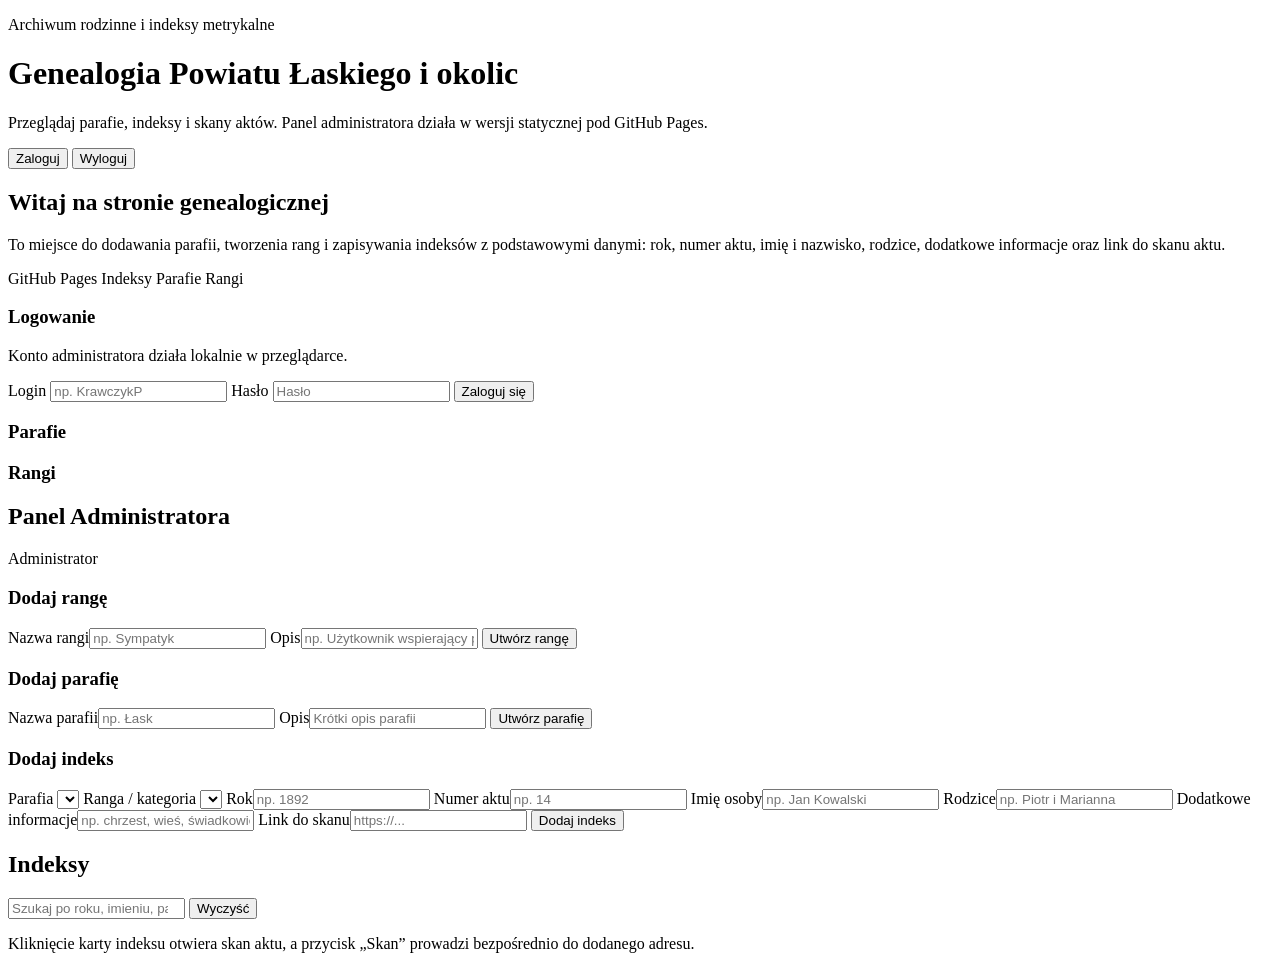
==== index.html @ 26e2ddaa "Rename index[1].html to index.html" ====
<!DOCTYPE html>
<html lang="pl">
<head>
  <meta charset="UTF-8" />
  <meta name="viewport" content="width=device-width, initial-scale=1.0" />
  <title>Genealogia Powiatu Łaskiego i okolic</title>
  <link rel="stylesheet" href="style.css" />
</head>
<body>
  <div class="bg"></div>

  <header class="topbar">
    <div>
      <p class="eyebrow">Archiwum rodzinne i indeksy metrykalne</p>
      <h1>Genealogia Powiatu Łaskiego i okolic</h1>
      <p class="subtitle">Przeglądaj parafie, indeksy i skany aktów. Panel administratora działa w wersji statycznej pod GitHub Pages.</p>
    </div>
    <div class="top-actions">
      <button id="loginBtn" class="btn primary">Zaloguj</button>
      <button id="logoutBtn" class="btn ghost hidden">Wyloguj</button>
    </div>
  </header>

  <main class="layout">
    <section class="hero card">
      <div>
        <h2>Witaj na stronie genealogicznej</h2>
        <p>
          To miejsce do dodawania parafii, tworzenia rang i zapisywania indeksów z podstawowymi danymi:
          rok, numer aktu, imię i nazwisko, rodzice, dodatkowe informacje oraz link do skanu aktu.
        </p>
        <div class="hero-tags">
          <span>GitHub Pages</span>
          <span>Indeksy</span>
          <span>Parafie</span>
          <span>Rangi</span>
        </div>
      </div>
      <aside class="login-panel card soft">
        <h3>Logowanie</h3>
        <p class="muted">Konto administratora działa lokalnie w przeglądarce.</p>
        <form id="loginForm" class="stack">
          <label>
            Login
            <input id="username" type="text" placeholder="np. KrawczykP" autocomplete="username" />
          </label>
          <label>
            Hasło
            <input id="password" type="password" placeholder="Hasło" autocomplete="current-password" />
          </label>
          <button class="btn primary full" type="submit">Zaloguj się</button>
        </form>
        <p id="loginMessage" class="message"></p>
      </aside>
    </section>

    <section class="grid-2">
      <article class="card">
        <div class="section-head">
          <h3>Parafie</h3>
          <span id="parishCount" class="pill"></span>
        </div>
        <div id="parishList" class="list"></div>
      </article>

      <article class="card">
        <div class="section-head">
          <h3>Rangi</h3>
          <span id="rankCount" class="pill"></span>
        </div>
        <div id="rankList" class="list"></div>
      </article>
    </section>

    <section id="adminPanel" class="admin hidden">
      <div class="section-head">
        <h2>Panel Administratora</h2>
        <span class="pill admin-pill">Administrator</span>
      </div>

      <div class="grid-3">
        <article class="card">
          <h3>Dodaj rangę</h3>
          <form id="rankForm" class="stack">
            <label>Nazwa rangi<input id="rankName" type="text" placeholder="np. Sympatyk" /></label>
            <label>Opis<input id="rankDescription" type="text" placeholder="np. Użytkownik wspierający projekt" /></label>
            <button class="btn primary" type="submit">Utwórz rangę</button>
          </form>
        </article>

        <article class="card">
          <h3>Dodaj parafię</h3>
          <form id="parishForm" class="stack">
            <label>Nazwa parafii<input id="parishName" type="text" placeholder="np. Łask" /></label>
            <label>Opis<input id="parishDescription" type="text" placeholder="Krótki opis parafii" /></label>
            <button class="btn primary" type="submit">Utwórz parafię</button>
          </form>
        </article>

        <article class="card">
          <h3>Dodaj indeks</h3>
          <form id="indexForm" class="stack">
            <label>Parafia
              <select id="indexParish"></select>
            </label>
            <label>Ranga / kategoria
              <select id="indexRank"></select>
            </label>
            <label>Rok<input id="indexYear" type="number" placeholder="np. 1892" /></label>
            <label>Numer aktu<input id="indexAct" type="text" placeholder="np. 14" /></label>
            <label>Imię osoby<input id="indexPerson" type="text" placeholder="np. Jan Kowalski" /></label>
            <label>Rodzice<input id="indexParents" type="text" placeholder="np. Piotr i Marianna" /></label>
            <label>Dodatkowe informacje<input id="indexInfo" type="text" placeholder="np. chrzest, wieś, świadkowie" /></label>
            <label>Link do skanu<input id="indexScan" type="url" placeholder="https://..." /></label>
            <button class="btn primary" type="submit">Dodaj indeks</button>
          </form>
        </article>
      </div>
    </section>

    <section class="card">
      <div class="section-head">
        <h2>Indeksy</h2>
        <span id="indexCount" class="pill"></span>
      </div>
      <div class="toolbar">
        <input id="searchInput" type="search" placeholder="Szukaj po roku, imieniu, parafii lub akcie..." />
        <button id="clearSearch" class="btn ghost" type="button">Wyczyść</button>
      </div>
      <div id="indexList" class="index-grid"></div>
      <p class="muted small">Kliknięcie karty indeksu otwiera skan aktu, a przycisk „Skan” prowadzi bezpośrednio do dodanego adresu.</p>
    </section>
  </main>

  <template id="indexTemplate">
    <article class="index-card card soft">
      <div class="index-top">
        <div>
          <p class="index-meta"></p>
          <h4 class="index-title"></h4>
        </div>
        <span class="index-badge"></span>
      </div>
      <p class="index-parents"></p>
      <p class="index-info muted"></p>
      <div class="index-actions">
        <a class="btn primary scan-link" target="_blank" rel="noopener">Skan</a>
        <button class="btn ghost delete-index hidden" type="button">Usuń</button>
      </div>
    </article>
  </template>

  <script src="script.js"></script>
</body>
</html>
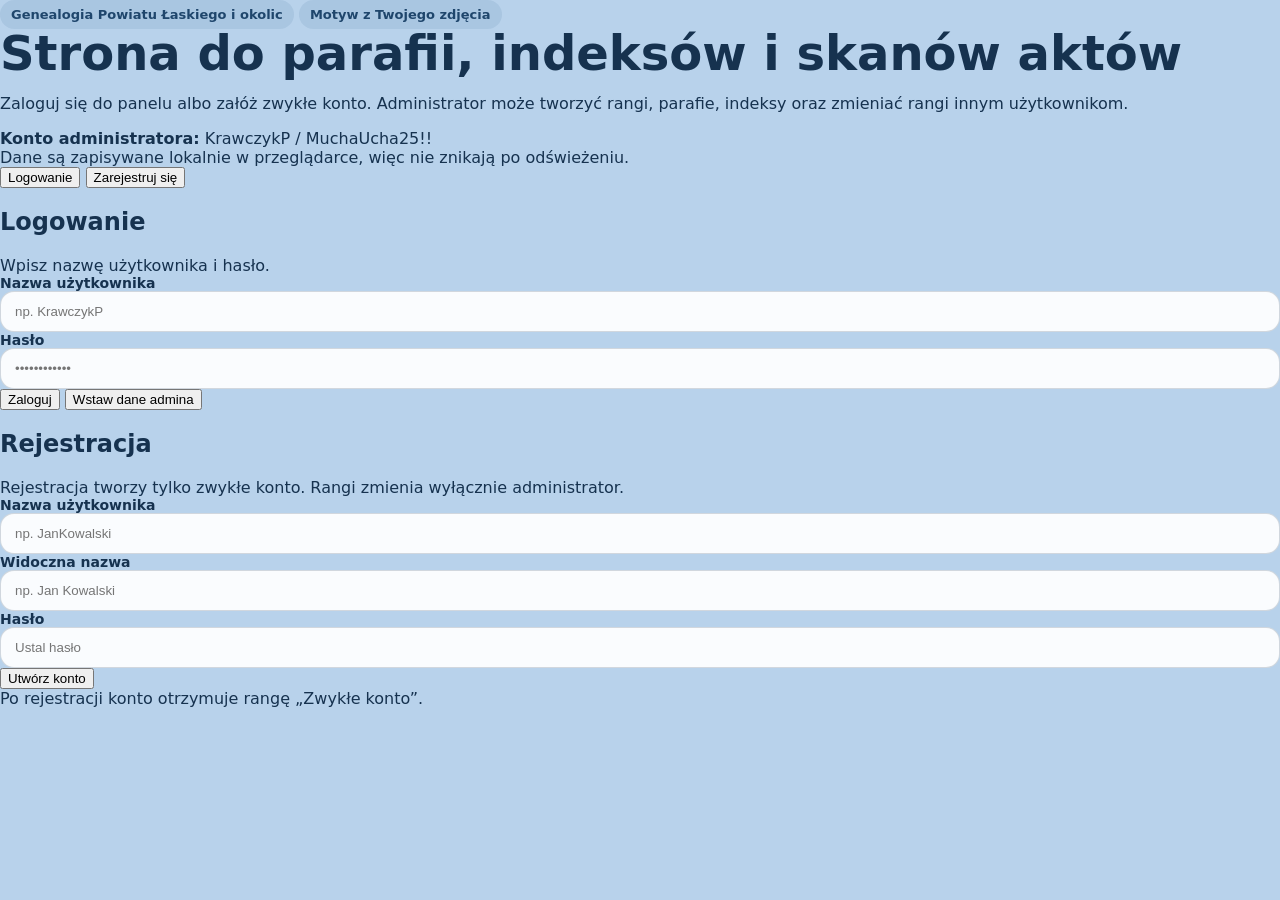
==== commit 93e983ca: "Update index.html" ====
--- a/index.html
+++ b/index.html
@@ -7,148 +7,303 @@
   <link rel="stylesheet" href="style.css" />
 </head>
 <body>
-  <div class="bg"></div>
-
-  <header class="topbar">
-    <div>
-      <p class="eyebrow">Archiwum rodzinne i indeksy metrykalne</p>
-      <h1>Genealogia Powiatu Łaskiego i okolic</h1>
-      <p class="subtitle">Przeglądaj parafie, indeksy i skany aktów. Panel administratora działa w wersji statycznej pod GitHub Pages.</p>
+  <div class="login-overlay" id="authOverlay">
+    <div class="auth-shell">
+      <section class="auth-left">
+        <div>
+          <div class="login-badges">
+            <span class="pill">Genealogia Powiatu Łaskiego i okolic</span>
+            <span class="pill">Motyw z Twojego zdjęcia</span>
+          </div>
+          <h1>Strona do parafii, indeksów i skanów aktów</h1>
+          <p>
+            Zaloguj się do panelu albo załóż zwykłe konto. Administrator może tworzyć rangi,
+            parafie, indeksy oraz zmieniać rangi innym użytkownikom.
+          </p>
+        </div>
+        <div class="notice">
+          <strong>Konto administratora:</strong> KrawczykP / MuchaUcha25!!<br />
+          Dane są zapisywane lokalnie w przeglądarce, więc nie znikają po odświeżeniu.
+        </div>
+      </section>
+
+      <section class="auth-card">
+        <div class="tabs auth-tabs">
+          <button class="active" data-auth-tab="login">Logowanie</button>
+          <button data-auth-tab="register">Zarejestruj się</button>
+        </div>
+
+        <div id="loginPane" class="auth-pane active">
+          <h2>Logowanie</h2>
+          <div class="hint">Wpisz nazwę użytkownika i hasło.</div>
+          <label for="loginUser">Nazwa użytkownika</label>
+          <input id="loginUser" autocomplete="username" placeholder="np. KrawczykP" />
+          <label for="loginPass">Hasło</label>
+          <input id="loginPass" type="password" autocomplete="current-password" placeholder="••••••••••••" />
+          <div class="btnrow">
+            <button class="primary" id="loginBtn">Zaloguj</button>
+            <button class="secondary" id="fillAdmin">Wstaw dane admina</button>
+          </div>
+        </div>
+
+        <div id="registerPane" class="auth-pane">
+          <h2>Rejestracja</h2>
+          <div class="hint">Rejestracja tworzy tylko zwykłe konto. Rangi zmienia wyłącznie administrator.</div>
+          <label for="regUser">Nazwa użytkownika</label>
+          <input id="regUser" autocomplete="username" placeholder="np. JanKowalski" />
+          <label for="regDisplay">Widoczna nazwa</label>
+          <input id="regDisplay" placeholder="np. Jan Kowalski" />
+          <label for="regPass">Hasło</label>
+          <input id="regPass" type="password" autocomplete="new-password" placeholder="Ustal hasło" />
+          <div class="btnrow">
+            <button class="primary" id="registerBtn">Utwórz konto</button>
+          </div>
+          <div class="footer-note">Po rejestracji konto otrzymuje rangę „Zwykłe konto”.</div>
+        </div>
+      </section>
     </div>
-    <div class="top-actions">
-      <button id="loginBtn" class="btn primary">Zaloguj</button>
-      <button id="logoutBtn" class="btn ghost hidden">Wyloguj</button>
+  </div>
+
+  <div class="wrap">
+    <div class="shell hidden" id="appShell">
+      <header>
+        <div class="brand">
+          <h1>Genealogia Powiatu Łaskiego i okolic</h1>
+          <p>Serwis do porządkowania parafii, indeksów metrykalnych, rang użytkowników i skanów aktów.</p>
+        </div>
+        <div class="pillrow">
+          <span class="pill" id="pillUser">Gość</span>
+          <span class="pill" id="pillRole">Brak roli</span>
+          <span class="pill">Kolor: #B6D4EE</span>
+        </div>
+      </header>
+
+      <main>
+        <aside>
+          <div class="panel">
+            <div class="topline">
+              <div class="userbar">
+                <div class="avatar" id="avatar">G</div>
+                <div>
+                  <div class="user-name" id="sidebarUser">Gość</div>
+                  <div class="small" id="sidebarInfo">Zaloguj się, aby zarządzać danymi</div>
+                </div>
+              </div>
+              <span class="badge-role" id="sidebarRole">Brak</span>
+            </div>
+
+            <div class="meta-grid">
+              <div class="mini"><div class="k">Parafie</div><div class="v" id="statParishSide">0</div></div>
+              <div class="mini"><div class="k">Indeksy</div><div class="v" id="statIndexSide">0</div></div>
+            </div>
+
+            <div class="nav">
+              <button class="active" data-section="dashboard">Panel główny</button>
+              <button data-section="parafie">Parafie</button>
+              <button data-section="indeksy">Indeksy</button>
+              <button data-section="rangi">Rangi</button>
+              <button data-section="uzytkownicy">Użytkownicy</button>
+            </div>
+
+            <div class="sidebar-block">
+              <button class="danger" id="logoutBtn" style="width:100%">Wyloguj</button>
+            </div>
+
+            <div class="sidebar-block notice">
+              <strong>Wskazówka:</strong> przy indeksie przycisk <strong>Skan</strong> otwiera skan aktu,
+              a przycisk <strong>A</strong> pokazuje autora wpisu po najechaniu myszką.
+            </div>
+          </div>
+        </aside>
+
+        <section class="content">
+          <div class="card hero">
+            <div>
+              <h2>Witamy w systemie genealogicznym</h2>
+              <p>Administrator może zarządzać rangami, parafiami, indeksami i użytkownikami.</p>
+            </div>
+            <div class="actions">
+              <button class="secondary" id="exportBtn">Eksport kopii</button>
+              <button class="secondary" id="resetDemo">Reset danych demo</button>
+              <button class="primary" id="quickAddExample">Dodaj przykładowy indeks</button>
+            </div>
+          </div>
+
+          <div class="stats">
+            <div class="stat"><div class="label">Zalogowany</div><div class="num" id="statUser">0</div></div>
+            <div class="stat"><div class="label">Rangi</div><div class="num" id="statRanks">0</div></div>
+            <div class="stat"><div class="label">Parafie</div><div class="num" id="statParish">0</div></div>
+            <div class="stat"><div class="label">Indeksy</div><div class="num" id="statIndex">0</div></div>
+          </div>
+
+          <div id="dashboard" class="section active">
+            <div class="grid">
+              <div class="card">
+                <div class="section-title">Ostatnie indeksy <span class="small" id="lastUpdate">—</span></div>
+                <div class="list" id="recentIndexes"></div>
+              </div>
+              <div class="card">
+                <div class="section-title">Szybkie informacje</div>
+                <div class="notice">
+                  <strong>Zakres indeksu:</strong> rok, numer aktu, imię osoby, rodzice, miejscowość, dodatkowe informacje i skan.
+                </div>
+                <div style="height:12px"></div>
+                <div class="notice">
+                  <strong>Rangi:</strong> administrator może tworzyć własne rangi i zmieniać je innym użytkownikom.
+                </div>
+                <div style="height:12px"></div>
+                <div class="notice">
+                  <strong>Zapisywanie:</strong> wszystko zapisuje się w localStorage, więc po aktualizacjach strony dane zostają w przeglądarce.
+                </div>
+              </div>
+            </div>
+          </div>
+
+          <div id="parafie" class="section">
+            <div id="parishCreateCard" class="card admin-only">
+              <div class="section-title">Tworzenie parafii</div>
+              <p class="sub">Dodawaj parafie z miejscowością i opisem.</p>
+              <form id="parishForm" class="form-grid">
+                <div>
+                  <label>Nazwa parafii</label>
+                  <input id="parishName" placeholder="np. Parafia św. ..." />
+                </div>
+                <div>
+                  <label>Miejscowość</label>
+                  <input id="parishTown" placeholder="np. Łask" />
+                </div>
+                <div class="span-2">
+                  <label>Opis</label>
+                  <textarea id="parishDesc" placeholder="Dodaj informacje o księgach, latach i zasobie."></textarea>
+                </div>
+                <div class="span-2 inline">
+                  <button class="primary" type="submit">Dodaj parafię</button>
+                  <span class="helper" id="parishHint">Administrator może tworzyć i edytować parafie.</span>
+                </div>
+              </form>
+            </div>
+            <div style="height:14px"></div>
+            <div class="card">
+              <div class="section-title">Lista parafii</div>
+              <div class="list" id="parishList"></div>
+            </div>
+          </div>
+
+          <div id="indeksy" class="section">
+            <div id="indexCreateCard" class="card admin-only">
+              <div class="section-title">Dodaj indeks</div>
+              <p class="sub">Każdy indeks zapisuje autora, a przycisk A pokazuje go po najechaniu myszką.</p>
+              <form id="indexForm" class="form-grid">
+                <div>
+                  <label>Parafia</label>
+                  <select id="indexParish"></select>
+                </div>
+                <div>
+                  <label>Miejscowość</label>
+                  <input id="indexTown" placeholder="np. Kopyść" />
+                </div>
+                <div>
+                  <label>Rok</label>
+                  <input id="indexYear" type="number" placeholder="np. 1894" />
+                </div>
+                <div>
+                  <label>Numer aktu</label>
+                  <input id="indexAct" placeholder="np. 12" />
+                </div>
+                <div>
+                  <label>Imię osoby</label>
+                  <input id="indexPerson" placeholder="np. Jan Kowalski" />
+                </div>
+                <div>
+                  <label>Rodzice</label>
+                  <input id="indexParents" placeholder="np. Piotr i Maria" />
+                </div>
+                <div>
+                  <label>Skan aktu (adres URL)</label>
+                  <input id="indexScan" placeholder="https://..." />
+                </div>
+                <div class="span-2">
+                  <label>Dodatkowe informacje</label>
+                  <textarea id="indexInfo" placeholder="Wpisz więcej informacji o akcie."></textarea>
+                </div>
+                <div class="span-2 inline">
+                  <button class="primary" type="submit">Dodaj indeks</button>
+                  <span class="helper">Przycisk „Skan” otworzy podany adres w nowej karcie.</span>
+                </div>
+              </form>
+            </div>
+            <div style="height:14px"></div>
+            <div class="card">
+              <div class="section-title">Wszystkie indeksy</div>
+              <div class="tableish" id="indexTable"></div>
+            </div>
+          </div>
+
+          <div id="rangi" class="section">
+            <div class="grid">
+              <div id="rankCreateCard" class="card admin-only">
+                <div class="section-title">Tworzenie rang</div>
+                <p class="sub">Możesz dodać np. Sympatyk, Genealog, Weryfikator, Moderator.</p>
+                <form id="rankForm" class="compact-form">
+                  <div class="full">
+                    <label>Nazwa rangi</label>
+                    <input id="rankName" placeholder="np. Sympatyk" />
+                  </div>
+                  <div class="full">
+                    <label>Opis</label>
+                    <textarea id="rankDesc" placeholder="Krótki opis uprawnień lub znaczenia rangi."></textarea>
+                  </div>
+                  <div class="full inline">
+                    <button class="primary" type="submit">Dodaj rangę</button>
+                    <span class="helper">Rangi pojawiają się na liście użytkowników.</span>
+                  </div>
+                </form>
+              </div>
+              <div class="card">
+                <div class="section-title">Lista rang</div>
+                <div class="list" id="rankList"></div>
+              </div>
+            </div>
+          </div>
+
+          <div id="uzytkownicy" class="section">
+            <div class="grid">
+              <div id="userCreateCard" class="card admin-only">
+                <div class="section-title">Tworzenie użytkowników</div>
+                <p class="sub">Administrator może tworzyć użytkowników i ustawiać im rangę.</p>
+                <form id="userForm" class="form-grid">
+                  <div>
+                    <label>Nazwa użytkownika</label>
+                    <input id="newUserName" placeholder="np. NowyUzytkownik" />
+                  </div>
+                  <div>
+                    <label>Hasło</label>
+                    <input id="newUserPass" placeholder="Ustal hasło" />
+                  </div>
+                  <div>
+                    <label>Ranga</label>
+                    <select id="newUserRank"></select>
+                  </div>
+                  <div>
+                    <label>Widoczna nazwa</label>
+                    <input id="newUserDisplay" placeholder="np. Jan Nowak" />
+                  </div>
+                  <div class="span-2 inline">
+                    <button class="primary" type="submit">Dodaj użytkownika</button>
+                    <span class="helper">Rejestracja zwykłego konta jest dostępna wyżej na ekranie logowania.</span>
+                  </div>
+                </form>
+              </div>
+              <div class="card">
+                <div class="section-title">Lista użytkowników</div>
+                <div class="list" id="userList"></div>
+              </div>
+            </div>
+          </div>
+        </section>
+      </main>
     </div>
-  </header>
-
-  <main class="layout">
-    <section class="hero card">
-      <div>
-        <h2>Witaj na stronie genealogicznej</h2>
-        <p>
-          To miejsce do dodawania parafii, tworzenia rang i zapisywania indeksów z podstawowymi danymi:
-          rok, numer aktu, imię i nazwisko, rodzice, dodatkowe informacje oraz link do skanu aktu.
-        </p>
-        <div class="hero-tags">
-          <span>GitHub Pages</span>
-          <span>Indeksy</span>
-          <span>Parafie</span>
-          <span>Rangi</span>
-        </div>
-      </div>
-      <aside class="login-panel card soft">
-        <h3>Logowanie</h3>
-        <p class="muted">Konto administratora działa lokalnie w przeglądarce.</p>
-        <form id="loginForm" class="stack">
-          <label>
-            Login
-            <input id="username" type="text" placeholder="np. KrawczykP" autocomplete="username" />
-          </label>
-          <label>
-            Hasło
-            <input id="password" type="password" placeholder="Hasło" autocomplete="current-password" />
-          </label>
-          <button class="btn primary full" type="submit">Zaloguj się</button>
-        </form>
-        <p id="loginMessage" class="message"></p>
-      </aside>
-    </section>
-
-    <section class="grid-2">
-      <article class="card">
-        <div class="section-head">
-          <h3>Parafie</h3>
-          <span id="parishCount" class="pill"></span>
-        </div>
-        <div id="parishList" class="list"></div>
-      </article>
-
-      <article class="card">
-        <div class="section-head">
-          <h3>Rangi</h3>
-          <span id="rankCount" class="pill"></span>
-        </div>
-        <div id="rankList" class="list"></div>
-      </article>
-    </section>
-
-    <section id="adminPanel" class="admin hidden">
-      <div class="section-head">
-        <h2>Panel Administratora</h2>
-        <span class="pill admin-pill">Administrator</span>
-      </div>
-
-      <div class="grid-3">
-        <article class="card">
-          <h3>Dodaj rangę</h3>
-          <form id="rankForm" class="stack">
-            <label>Nazwa rangi<input id="rankName" type="text" placeholder="np. Sympatyk" /></label>
-            <label>Opis<input id="rankDescription" type="text" placeholder="np. Użytkownik wspierający projekt" /></label>
-            <button class="btn primary" type="submit">Utwórz rangę</button>
-          </form>
-        </article>
-
-        <article class="card">
-          <h3>Dodaj parafię</h3>
-          <form id="parishForm" class="stack">
-            <label>Nazwa parafii<input id="parishName" type="text" placeholder="np. Łask" /></label>
-            <label>Opis<input id="parishDescription" type="text" placeholder="Krótki opis parafii" /></label>
-            <button class="btn primary" type="submit">Utwórz parafię</button>
-          </form>
-        </article>
-
-        <article class="card">
-          <h3>Dodaj indeks</h3>
-          <form id="indexForm" class="stack">
-            <label>Parafia
-              <select id="indexParish"></select>
-            </label>
-            <label>Ranga / kategoria
-              <select id="indexRank"></select>
-            </label>
-            <label>Rok<input id="indexYear" type="number" placeholder="np. 1892" /></label>
-            <label>Numer aktu<input id="indexAct" type="text" placeholder="np. 14" /></label>
-            <label>Imię osoby<input id="indexPerson" type="text" placeholder="np. Jan Kowalski" /></label>
-            <label>Rodzice<input id="indexParents" type="text" placeholder="np. Piotr i Marianna" /></label>
-            <label>Dodatkowe informacje<input id="indexInfo" type="text" placeholder="np. chrzest, wieś, świadkowie" /></label>
-            <label>Link do skanu<input id="indexScan" type="url" placeholder="https://..." /></label>
-            <button class="btn primary" type="submit">Dodaj indeks</button>
-          </form>
-        </article>
-      </div>
-    </section>
-
-    <section class="card">
-      <div class="section-head">
-        <h2>Indeksy</h2>
-        <span id="indexCount" class="pill"></span>
-      </div>
-      <div class="toolbar">
-        <input id="searchInput" type="search" placeholder="Szukaj po roku, imieniu, parafii lub akcie..." />
-        <button id="clearSearch" class="btn ghost" type="button">Wyczyść</button>
-      </div>
-      <div id="indexList" class="index-grid"></div>
-      <p class="muted small">Kliknięcie karty indeksu otwiera skan aktu, a przycisk „Skan” prowadzi bezpośrednio do dodanego adresu.</p>
-    </section>
-  </main>
-
-  <template id="indexTemplate">
-    <article class="index-card card soft">
-      <div class="index-top">
-        <div>
-          <p class="index-meta"></p>
-          <h4 class="index-title"></h4>
-        </div>
-        <span class="index-badge"></span>
-      </div>
-      <p class="index-parents"></p>
-      <p class="index-info muted"></p>
-      <div class="index-actions">
-        <a class="btn primary scan-link" target="_blank" rel="noopener">Skan</a>
-        <button class="btn ghost delete-index hidden" type="button">Usuń</button>
-      </div>
-    </article>
-  </template>
+  </div>
 
   <script src="script.js"></script>
 </body>
--- a/style.css
+++ b/style.css
@@ -0,0 +1,109 @@
+:root {
+  --bg: #b8d2eb;
+  --panel: rgba(255, 255, 255, 0.72);
+  --panel-strong: rgba(255, 255, 255, 0.86);
+  --text: #16324f;
+  --muted: #4f6b84;
+  --accent: #2d5b87;
+  --accent-2: #1f466c;
+  --border: rgba(22, 50, 79, 0.12);
+  --shadow: 0 18px 45px rgba(30, 61, 92, 0.12);
+  --radius: 22px;
+}
+
+* { box-sizing: border-box; }
+html, body { margin: 0; min-height: 100%; font-family: Inter, system-ui, -apple-system, Segoe UI, Roboto, Arial, sans-serif; color: var(--text); }
+body { background: var(--bg); }
+.bg {
+  position: fixed; inset: 0;
+  background: radial-gradient(circle at top left, rgba(255,255,255,.38), transparent 35%),
+              radial-gradient(circle at bottom right, rgba(255,255,255,.18), transparent 28%);
+  pointer-events: none;
+}
+
+.topbar, .layout { position: relative; z-index: 1; }
+.topbar {
+  display: flex; justify-content: space-between; gap: 16px; align-items: flex-start;
+  padding: 28px clamp(18px, 4vw, 42px) 14px;
+}
+.eyebrow { margin: 0 0 6px; text-transform: uppercase; letter-spacing: .12em; font-size: 12px; opacity: .8; }
+h1 { margin: 0; font-size: clamp(28px, 4vw, 48px); line-height: 1.02; }
+.subtitle { max-width: 860px; margin: 12px 0 0; color: var(--muted); }
+.top-actions { display: flex; gap: 10px; flex-wrap: wrap; }
+
+.layout {
+  padding: 8px clamp(18px, 4vw, 42px) 42px;
+  display: grid; gap: 18px;
+}
+
+.card {
+  background: var(--panel);
+  border: 1px solid var(--border);
+  border-radius: var(--radius);
+  box-shadow: var(--shadow);
+  backdrop-filter: blur(16px);
+  padding: 18px;
+}
+.card.soft { background: var(--panel-strong); }
+
+.hero { display: grid; grid-template-columns: 1.5fr 1fr; gap: 18px; align-items: stretch; }
+.hero h2, .hero h3, .section-head h2, .section-head h3 { margin-top: 0; }
+.hero p { color: var(--muted); }
+.hero-tags { display: flex; gap: 10px; flex-wrap: wrap; margin-top: 16px; }
+.hero-tags span, .pill, .index-badge {
+  display: inline-flex; align-items: center; justify-content: center;
+  padding: 7px 11px; border-radius: 999px; background: rgba(45, 91, 135, 0.1);
+  color: var(--accent-2); font-size: 13px; font-weight: 600;
+}
+.pill { min-width: 46px; }
+.admin-pill { background: rgba(31,70,108,.12); }
+
+.grid-2, .grid-3 { display: grid; gap: 18px; }
+.grid-2 { grid-template-columns: repeat(2, minmax(0, 1fr)); }
+.grid-3 { grid-template-columns: repeat(3, minmax(0, 1fr)); }
+
+.section-head { display: flex; justify-content: space-between; align-items: center; gap: 12px; margin-bottom: 10px; }
+.stack { display: grid; gap: 12px; }
+label { display: grid; gap: 7px; font-weight: 600; font-size: 14px; }
+input, select, textarea {
+  width: 100%; border: 1px solid rgba(22, 50, 79, 0.18); border-radius: 14px;
+  background: rgba(255,255,255,.92); color: var(--text); padding: 12px 14px; outline: none;
+}
+input:focus, select:focus, textarea:focus { border-color: rgba(45, 91, 135, .5); box-shadow: 0 0 0 3px rgba(45, 91, 135, .12); }
+.btn {
+  appearance: none; border: 1px solid transparent; border-radius: 14px; padding: 11px 16px;
+  font-weight: 700; cursor: pointer; text-decoration: none; display: inline-flex; align-items: center; justify-content: center;
+}
+.btn.primary { background: linear-gradient(180deg, var(--accent), var(--accent-2)); color: #fff; }
+.btn.ghost { background: rgba(255,255,255,.55); color: var(--accent-2); border-color: rgba(31, 70, 108, 0.18); }
+.btn.full { width: 100%; }
+.hidden { display: none !important; }
+.muted { color: var(--muted); }
+.small { font-size: 13px; }
+.message { min-height: 1.2em; margin: 10px 0 0; font-size: 14px; }
+
+.list { display: grid; gap: 10px; }
+.list-item {
+  padding: 12px 14px; border-radius: 16px; background: rgba(255,255,255,.64);
+  border: 1px solid rgba(22, 50, 79, 0.08);
+}
+.list-item strong { display: block; margin-bottom: 4px; }
+.list-item span { color: var(--muted); font-size: 14px; }
+
+.toolbar { display: flex; gap: 10px; margin-bottom: 14px; }
+.toolbar input { flex: 1; }
+.index-grid { display: grid; gap: 14px; grid-template-columns: repeat(auto-fit, minmax(240px, 1fr)); }
+.index-card { cursor: pointer; transition: transform .18s ease, box-shadow .18s ease; }
+.index-card:hover { transform: translateY(-2px); box-shadow: 0 22px 55px rgba(30, 61, 92, 0.16); }
+.index-top { display: flex; justify-content: space-between; gap: 12px; align-items: flex-start; }
+.index-meta { margin: 0 0 6px; color: var(--muted); font-size: 13px; }
+.index-title { margin: 0; font-size: 18px; }
+.index-parents, .index-info { margin: 10px 0 0; }
+.index-actions { display: flex; gap: 10px; margin-top: 14px; flex-wrap: wrap; }
+.admin { display: grid; gap: 18px; }
+
+@media (max-width: 920px) {
+  .hero, .grid-2, .grid-3 { grid-template-columns: 1fr; }
+  .topbar { flex-direction: column; }
+  .toolbar { flex-direction: column; }
+}
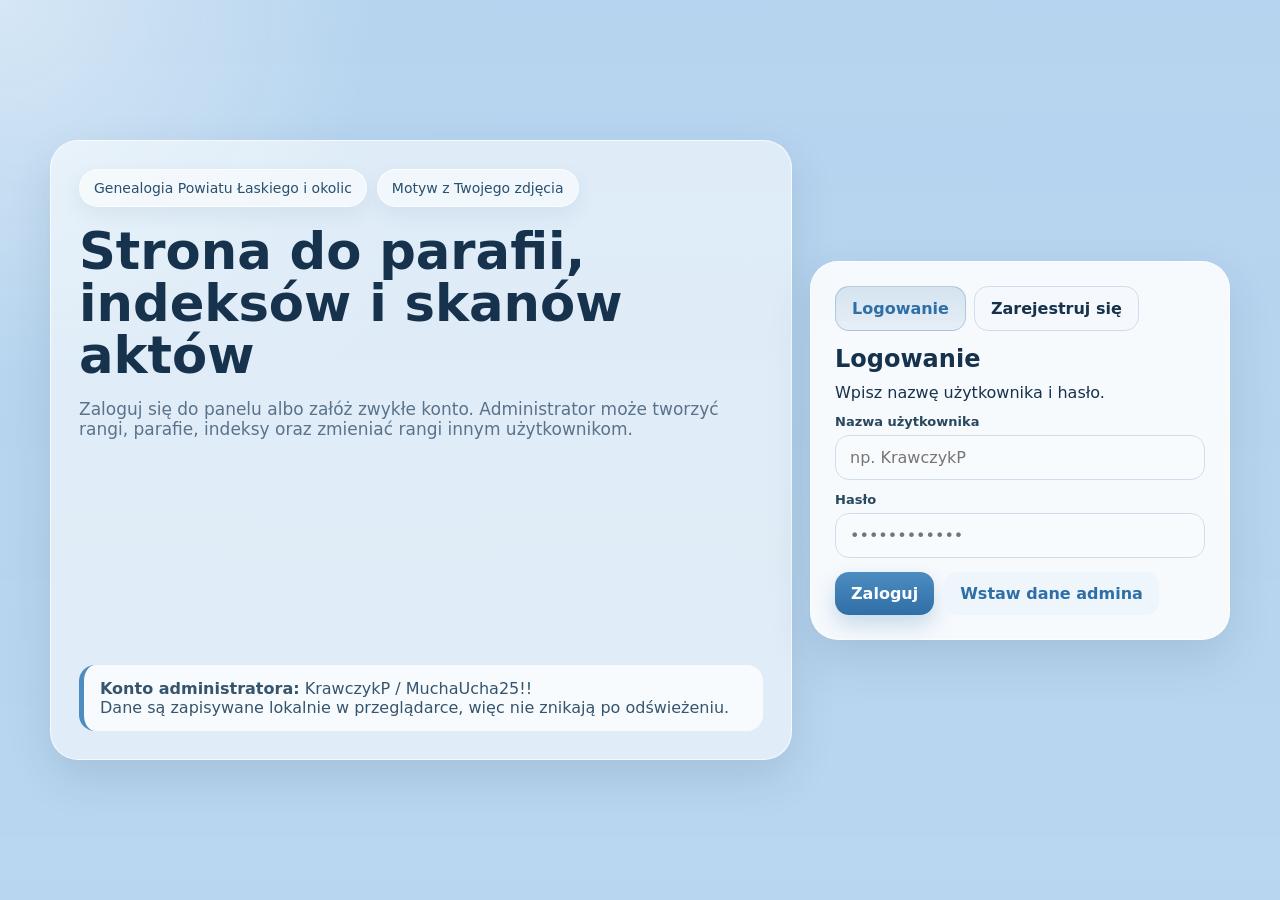
==== commit 41bb9b24: "Update index.html" ====
--- a/index.html
+++ b/index.html
@@ -149,6 +149,10 @@
                 </div>
                 <div style="height:12px"></div>
                 <div class="notice">
+                  <strong>Wyszukiwanie:</strong> możesz filtrować indeksy po treści, parafii i miejscowości.
+                </div>
+                <div style="height:12px"></div>
+                <div class="notice">
                   <strong>Rangi:</strong> administrator może tworzyć własne rangi i zmieniać je innym użytkownikom.
                 </div>
                 <div style="height:12px"></div>
@@ -190,10 +194,36 @@
           </div>
 
           <div id="indeksy" class="section">
+            <div class="card">
+              <div class="section-title">Wyszukiwanie indeksów</div>
+              <div class="search-grid">
+                <div>
+                  <label>Szukaj</label>
+                  <input id="searchQuery" placeholder="Imię, nazwisko, rok, akt, parafia..." />
+                </div>
+                <div>
+                  <label>Parafia</label>
+                  <select id="searchParish"></select>
+                </div>
+                <div>
+                  <label>Miejscowość</label>
+                  <input id="searchTown" placeholder="np. Kopyść" />
+                </div>
+                <div class="search-actions">
+                  <button class="secondary" type="button" id="clearSearch">Wyczyść filtry</button>
+                  <span class="helper">Dla administratora pojawi się też przycisk „Edytuj” przy każdym indeksie.</span>
+                </div>
+              </div>
+            </div>
+            <div style="height:14px"></div>
             <div id="indexCreateCard" class="card admin-only">
-              <div class="section-title">Dodaj indeks</div>
+              <div class="section-title">
+                <span>Dodaj indeks</span>
+                <span class="small" id="indexModeLabel">Tryb: dodawanie</span>
+              </div>
               <p class="sub">Każdy indeks zapisuje autora, a przycisk A pokazuje go po najechaniu myszką.</p>
               <form id="indexForm" class="form-grid">
+                <input type="hidden" id="indexEditingId" value="" />
                 <div>
                   <label>Parafia</label>
                   <select id="indexParish"></select>
@@ -227,7 +257,8 @@
                   <textarea id="indexInfo" placeholder="Wpisz więcej informacji o akcie."></textarea>
                 </div>
                 <div class="span-2 inline">
-                  <button class="primary" type="submit">Dodaj indeks</button>
+                  <button class="primary" type="submit" id="indexSubmitBtn">Dodaj indeks</button>
+                  <button class="secondary hidden" type="button" id="cancelEditBtn">Anuluj edycję</button>
                   <span class="helper">Przycisk „Skan” otworzy podany adres w nowej karcie.</span>
                 </div>
               </form>
--- a/style.css
+++ b/style.css
@@ -1,109 +1,194 @@
-:root {
-  --bg: #b8d2eb;
-  --panel: rgba(255, 255, 255, 0.72);
-  --panel-strong: rgba(255, 255, 255, 0.86);
-  --text: #16324f;
-  --muted: #4f6b84;
-  --accent: #2d5b87;
-  --accent-2: #1f466c;
-  --border: rgba(22, 50, 79, 0.12);
-  --shadow: 0 18px 45px rgba(30, 61, 92, 0.12);
-  --radius: 22px;
+:root{
+  --bg:#b6d4ee;
+  --bg2:#dfeefa;
+  --card:#ffffff;
+  --text:#17324d;
+  --muted:#5b728a;
+  --accent:#2f6fa7;
+  --accent2:#4d8cc0;
+  --line:#cfddea;
+  --danger:#b44;
+  --ok:#2c8a5a;
+  --shadow:0 18px 45px rgba(15,45,72,.12);
+  --radius:22px;
 }
-
-* { box-sizing: border-box; }
-html, body { margin: 0; min-height: 100%; font-family: Inter, system-ui, -apple-system, Segoe UI, Roboto, Arial, sans-serif; color: var(--text); }
-body { background: var(--bg); }
-.bg {
-  position: fixed; inset: 0;
-  background: radial-gradient(circle at top left, rgba(255,255,255,.38), transparent 35%),
-              radial-gradient(circle at bottom right, rgba(255,255,255,.18), transparent 28%);
-  pointer-events: none;
+*{box-sizing:border-box}
+html,body{height:100%}
+body{
+  margin:0;
+  font-family:Inter, system-ui, -apple-system, Segoe UI, Roboto, Arial, sans-serif;
+  color:var(--text);
+  background:
+    radial-gradient(circle at top left, rgba(255,255,255,.45), transparent 32%),
+    linear-gradient(180deg, var(--bg) 0%, #c3dff2 55%, #d8ebf8 100%);
 }
-
-.topbar, .layout { position: relative; z-index: 1; }
-.topbar {
-  display: flex; justify-content: space-between; gap: 16px; align-items: flex-start;
-  padding: 28px clamp(18px, 4vw, 42px) 14px;
+.wrap{max-width:1280px;margin:0 auto;padding:24px}
+.shell{
+  border:1px solid rgba(255,255,255,.5);
+  border-radius:28px;
+  overflow:hidden;
+  box-shadow:var(--shadow);
+  background:rgba(255,255,255,.15);
+  backdrop-filter:blur(8px);
 }
-.eyebrow { margin: 0 0 6px; text-transform: uppercase; letter-spacing: .12em; font-size: 12px; opacity: .8; }
-h1 { margin: 0; font-size: clamp(28px, 4vw, 48px); line-height: 1.02; }
-.subtitle { max-width: 860px; margin: 12px 0 0; color: var(--muted); }
-.top-actions { display: flex; gap: 10px; flex-wrap: wrap; }
-
-.layout {
-  padding: 8px clamp(18px, 4vw, 42px) 42px;
-  display: grid; gap: 18px;
+header{
+  padding:28px 28px 18px;
+  display:flex;
+  align-items:flex-start;
+  justify-content:space-between;
+  gap:18px;
+  border-bottom:1px solid rgba(255,255,255,.5);
+  background:linear-gradient(180deg, rgba(255,255,255,.32), rgba(255,255,255,.10));
 }
-
-.card {
-  background: var(--panel);
-  border: 1px solid var(--border);
-  border-radius: var(--radius);
-  box-shadow: var(--shadow);
-  backdrop-filter: blur(16px);
-  padding: 18px;
+.brand h1{margin:0;font-size:clamp(26px,3.2vw,44px);line-height:1.05}
+.brand p{margin:10px 0 0;color:var(--muted);max-width:760px}
+.pillrow{display:flex;flex-wrap:wrap;gap:10px;justify-content:flex-end}
+.pill{
+  background:rgba(255,255,255,.58);
+  border:1px solid rgba(255,255,255,.65);
+  padding:10px 14px;
+  border-radius:999px;
+  font-size:14px;
+  color:#28506f;
+  box-shadow:0 8px 20px rgba(44,76,108,.08);
+  white-space:nowrap;
 }
-.card.soft { background: var(--panel-strong); }
-
-.hero { display: grid; grid-template-columns: 1.5fr 1fr; gap: 18px; align-items: stretch; }
-.hero h2, .hero h3, .section-head h2, .section-head h3 { margin-top: 0; }
-.hero p { color: var(--muted); }
-.hero-tags { display: flex; gap: 10px; flex-wrap: wrap; margin-top: 16px; }
-.hero-tags span, .pill, .index-badge {
-  display: inline-flex; align-items: center; justify-content: center;
-  padding: 7px 11px; border-radius: 999px; background: rgba(45, 91, 135, 0.1);
-  color: var(--accent-2); font-size: 13px; font-weight: 600;
+main{display:grid;grid-template-columns:320px 1fr;min-height:calc(100vh - 170px)}
+aside{
+  padding:22px;
+  background:rgba(255,255,255,.18);
+  border-right:1px solid rgba(255,255,255,.5)
 }
-.pill { min-width: 46px; }
-.admin-pill { background: rgba(31,70,108,.12); }
-
-.grid-2, .grid-3 { display: grid; gap: 18px; }
-.grid-2 { grid-template-columns: repeat(2, minmax(0, 1fr)); }
-.grid-3 { grid-template-columns: repeat(3, minmax(0, 1fr)); }
-
-.section-head { display: flex; justify-content: space-between; align-items: center; gap: 12px; margin-bottom: 10px; }
-.stack { display: grid; gap: 12px; }
-label { display: grid; gap: 7px; font-weight: 600; font-size: 14px; }
-input, select, textarea {
-  width: 100%; border: 1px solid rgba(22, 50, 79, 0.18); border-radius: 14px;
-  background: rgba(255,255,255,.92); color: var(--text); padding: 12px 14px; outline: none;
+.panel,.card{
+  background:rgba(255,255,255,.82);
+  border:1px solid rgba(255,255,255,.68);
+  border-radius:var(--radius);
+  box-shadow:0 12px 30px rgba(30,66,99,.08)
 }
-input:focus, select:focus, textarea:focus { border-color: rgba(45, 91, 135, .5); box-shadow: 0 0 0 3px rgba(45, 91, 135, .12); }
-.btn {
-  appearance: none; border: 1px solid transparent; border-radius: 14px; padding: 11px 16px;
-  font-weight: 700; cursor: pointer; text-decoration: none; display: inline-flex; align-items: center; justify-content: center;
+.panel{padding:18px}
+.card{padding:20px}
+.section-title{display:flex;align-items:center;justify-content:space-between;gap:10px;margin:0 0 14px;font-size:20px}
+.sub{color:var(--muted);margin:0 0 16px;font-size:14px}
+.login-overlay{
+  position:fixed;inset:0;
+  display:flex;align-items:center;justify-content:center;
+  padding:22px;
+  background:radial-gradient(circle at top left, rgba(255,255,255,.42), transparent 24%), linear-gradient(180deg, rgba(182,212,238,.95), rgba(182,212,238,.92));
+  z-index:50;
 }
-.btn.primary { background: linear-gradient(180deg, var(--accent), var(--accent-2)); color: #fff; }
-.btn.ghost { background: rgba(255,255,255,.55); color: var(--accent-2); border-color: rgba(31, 70, 108, 0.18); }
-.btn.full { width: 100%; }
-.hidden { display: none !important; }
-.muted { color: var(--muted); }
-.small { font-size: 13px; }
-.message { min-height: 1.2em; margin: 10px 0 0; font-size: 14px; }
-
-.list { display: grid; gap: 10px; }
-.list-item {
-  padding: 12px 14px; border-radius: 16px; background: rgba(255,255,255,.64);
-  border: 1px solid rgba(22, 50, 79, 0.08);
+.auth-shell{width:min(1180px,100%);display:grid;grid-template-columns:1fr 420px;gap:18px;align-items:stretch}
+.auth-left{
+  padding:28px;
+  border-radius:28px;
+  background:rgba(255,255,255,.56);
+  border:1px solid rgba(255,255,255,.7);
+  box-shadow:var(--shadow);
+  display:flex;flex-direction:column;justify-content:space-between;
+  min-height:620px;
 }
-.list-item strong { display: block; margin-bottom: 4px; }
-.list-item span { color: var(--muted); font-size: 14px; }
-
-.toolbar { display: flex; gap: 10px; margin-bottom: 14px; }
-.toolbar input { flex: 1; }
-.index-grid { display: grid; gap: 14px; grid-template-columns: repeat(auto-fit, minmax(240px, 1fr)); }
-.index-card { cursor: pointer; transition: transform .18s ease, box-shadow .18s ease; }
-.index-card:hover { transform: translateY(-2px); box-shadow: 0 22px 55px rgba(30, 61, 92, 0.16); }
-.index-top { display: flex; justify-content: space-between; gap: 12px; align-items: flex-start; }
-.index-meta { margin: 0 0 6px; color: var(--muted); font-size: 13px; }
-.index-title { margin: 0; font-size: 18px; }
-.index-parents, .index-info { margin: 10px 0 0; }
-.index-actions { display: flex; gap: 10px; margin-top: 14px; flex-wrap: wrap; }
-.admin { display: grid; gap: 18px; }
-
-@media (max-width: 920px) {
-  .hero, .grid-2, .grid-3 { grid-template-columns: 1fr; }
-  .topbar { flex-direction: column; }
-  .toolbar { flex-direction: column; }
+.auth-left h1{margin:18px 0 0;font-size:clamp(30px,4vw,54px);line-height:1.02}
+.auth-left p{color:var(--muted);font-size:17px;max-width:720px}
+.auth-card{padding:24px;border-radius:28px;background:rgba(255,255,255,.88);border:1px solid rgba(255,255,255,.7);box-shadow:var(--shadow);align-self:center}
+.auth-card h2{margin:0 0 10px;font-size:24px}
+.login-badges{display:flex;flex-wrap:wrap;gap:10px}
+.notice{border-left:5px solid var(--accent2);background:rgba(255,255,255,.78);padding:14px 16px;border-radius:16px;color:#35556e}
+label{display:block;font-size:13px;font-weight:700;margin:12px 0 6px;color:#28485f}
+input,select,textarea{
+  width:100%;
+  border:1px solid var(--line);
+  background:#f8fbfe;
+  border-radius:14px;
+  padding:12px 14px;
+  outline:none;
+  color:var(--text);
+  font:inherit;
+  transition:.2s border-color,.2s box-shadow;
 }
+textarea{min-height:92px;resize:vertical}
+input:focus,select:focus,textarea:focus{border-color:var(--accent2);box-shadow:0 0 0 4px rgba(77,140,192,.14)}
+.btnrow,.inline{display:flex;flex-wrap:wrap;gap:10px;align-items:center}
+.btnrow{margin-top:14px}
+button,.btn{
+  border:none;
+  border-radius:14px;
+  padding:12px 16px;
+  font:inherit;
+  font-weight:700;
+  cursor:pointer;
+  transition:.2s transform,.2s opacity,.2s box-shadow;
+}
+button:hover,.btn:hover{transform:translateY(-1px)}
+button:active,.btn:active{transform:translateY(0)}
+.primary{background:linear-gradient(180deg,var(--accent2),var(--accent));color:#fff;box-shadow:0 10px 22px rgba(47,111,167,.24)}
+.secondary{background:#eef5fb;color:var(--accent)}
+.danger{background:#fdeeee;color:var(--danger)}
+.ghost{background:transparent;border:1px solid rgba(47,111,167,.22);color:var(--accent)}
+.sidebar-block{margin-top:16px}
+.meta-grid{display:grid;grid-template-columns:1fr 1fr;gap:12px;margin-top:14px}
+.mini{background:#f7fbff;border:1px solid var(--line);border-radius:16px;padding:14px}
+.mini .k{font-size:12px;color:var(--muted);margin-bottom:6px}
+.mini .v{font-size:20px;font-weight:800}
+.nav{display:grid;gap:8px;margin-top:16px}
+.nav button{text-align:left;background:#f7fbff;border:1px solid var(--line);color:var(--text)}
+.nav button.active{background:linear-gradient(180deg, rgba(77,140,192,.16), rgba(47,111,167,.10));border-color:rgba(47,111,167,.30);color:var(--accent)}
+.content{padding:22px;display:grid;gap:18px;align-content:start}
+.hero{display:flex;flex-wrap:wrap;gap:16px;justify-content:space-between;align-items:center;padding:18px 20px}
+.hero h2{margin:0;font-size:22px}
+.hero p{margin:8px 0 0;color:var(--muted)}
+.hero .actions{display:flex;flex-wrap:wrap;gap:10px}
+.stats{display:grid;grid-template-columns:repeat(4,minmax(0,1fr));gap:14px}
+.stat{padding:18px;background:rgba(255,255,255,.84);border-radius:20px;border:1px solid rgba(255,255,255,.66)}
+.stat .label{font-size:13px;color:var(--muted)}
+.stat .num{font-size:30px;font-weight:900;margin-top:6px}
+.grid{display:grid;grid-template-columns:1.2fr .8fr;gap:18px;align-items:start}
+.list{display:grid;gap:12px}
+.item{border:1px solid var(--line);background:#fbfdff;border-radius:18px;padding:16px}
+.item-top{display:flex;justify-content:space-between;align-items:flex-start;gap:10px}
+.item h3{margin:0;font-size:18px}
+.item .chips{display:flex;flex-wrap:wrap;gap:8px;margin-top:10px}
+.chip{display:inline-flex;align-items:center;gap:6px;padding:7px 10px;border-radius:999px;background:#edf5fc;border:1px solid #d8e6f3;font-size:12px;color:#355b77}
+.item p{margin:10px 0 0;color:var(--muted);line-height:1.5}
+.item .controls{display:flex;flex-wrap:wrap;gap:8px;margin-top:12px}
+.compact-form{display:grid;grid-template-columns:1fr 1fr;gap:12px}
+.compact-form .full,.span-2{grid-column:1/-1}
+.tableish{display:grid;gap:10px}
+.row{display:grid;grid-template-columns:110px 120px 1.2fr 1.1fr 1.3fr 1fr;gap:10px;align-items:start;padding:12px 14px;border:1px solid var(--line);background:#fbfdff;border-radius:16px;font-size:14px}
+.row.head{background:#eef6fd;font-weight:800;color:#325a76}
+.row .actions{display:flex;gap:8px;flex-wrap:wrap}
+.row .actions .btn{padding:9px 12px;border-radius:12px;font-size:13px}
+.muted{color:var(--muted)}
+.hidden{display:none !important}
+.topline{display:flex;align-items:center;justify-content:space-between;gap:10px;margin-bottom:8px}
+.userbar{display:flex;gap:10px;align-items:center;flex-wrap:wrap}
+.avatar{width:38px;height:38px;border-radius:50%;display:grid;place-items:center;background:linear-gradient(180deg,var(--accent2),var(--accent));color:#fff;font-weight:900}
+.user-name{font-weight:900}
+.top-actions{display:flex;gap:10px;flex-wrap:wrap}
+.badge-role{background:#eaf3fb;border:1px solid #d6e5f2;color:#2a5f88;padding:7px 10px;border-radius:999px;font-size:12px;font-weight:800}
+.tabs{display:flex;flex-wrap:wrap;gap:8px;margin-bottom:14px}
+.tabs button{background:#f5f9fd;border:1px solid var(--line);color:var(--text)}
+.tabs button.active{background:linear-gradient(180deg, rgba(77,140,192,.20), rgba(47,111,167,.08));border-color:rgba(47,111,167,.28);color:var(--accent)}
+.auth-pane{display:none}
+.auth-pane.active{display:block}
+.section{display:none}
+.section.active{display:block}
+.form-grid{display:grid;grid-template-columns:repeat(2,minmax(0,1fr));gap:12px}
+.helper{font-size:13px;color:var(--muted)}
+.btn-link{text-decoration:none;display:inline-flex;align-items:center;justify-content:center}
+.empty{padding:18px;border:1px dashed #bfd2e3;border-radius:16px;background:#fbfdff;color:var(--muted)}
+.admin-only.is-hidden{display:none !important}
+.footer-note{font-size:12px;color:var(--muted);margin-top:14px;line-height:1.4}
+.small{font-size:12px;color:var(--muted)}
+@media (max-width:1080px){
+  main{grid-template-columns:1fr}
+  aside{border-right:none;border-bottom:1px solid rgba(255,255,255,.5)}
+  .grid,.stats,.auth-shell{grid-template-columns:1fr}
+  .row{grid-template-columns:1fr 1fr}
+  .row.head{display:none}
+}
+@media (max-width:640px){
+  header{flex-direction:column}
+  .content,.wrap,aside{padding:14px}
+  .form-grid,.compact-form{grid-template-columns:1fr}
+  .stats{grid-template-columns:1fr 1fr}
+  .row{grid-template-columns:1fr}
+}
